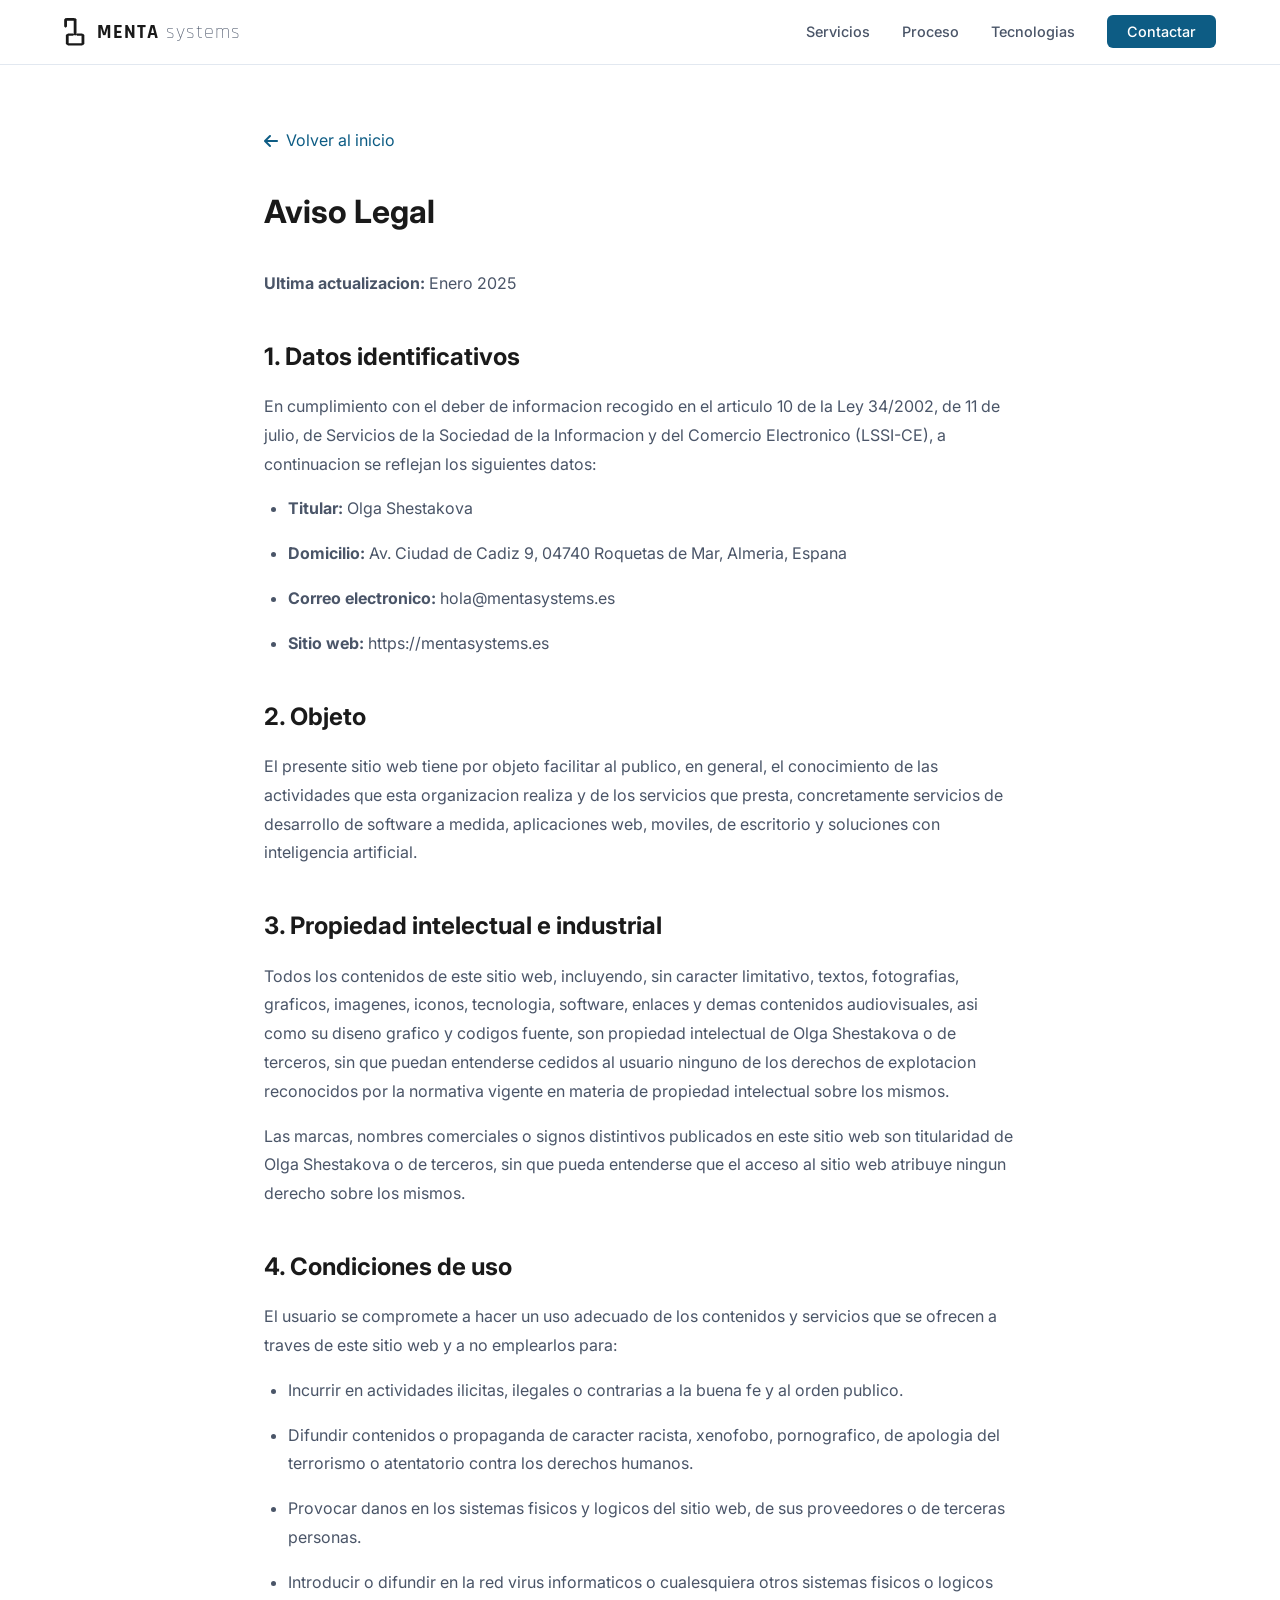
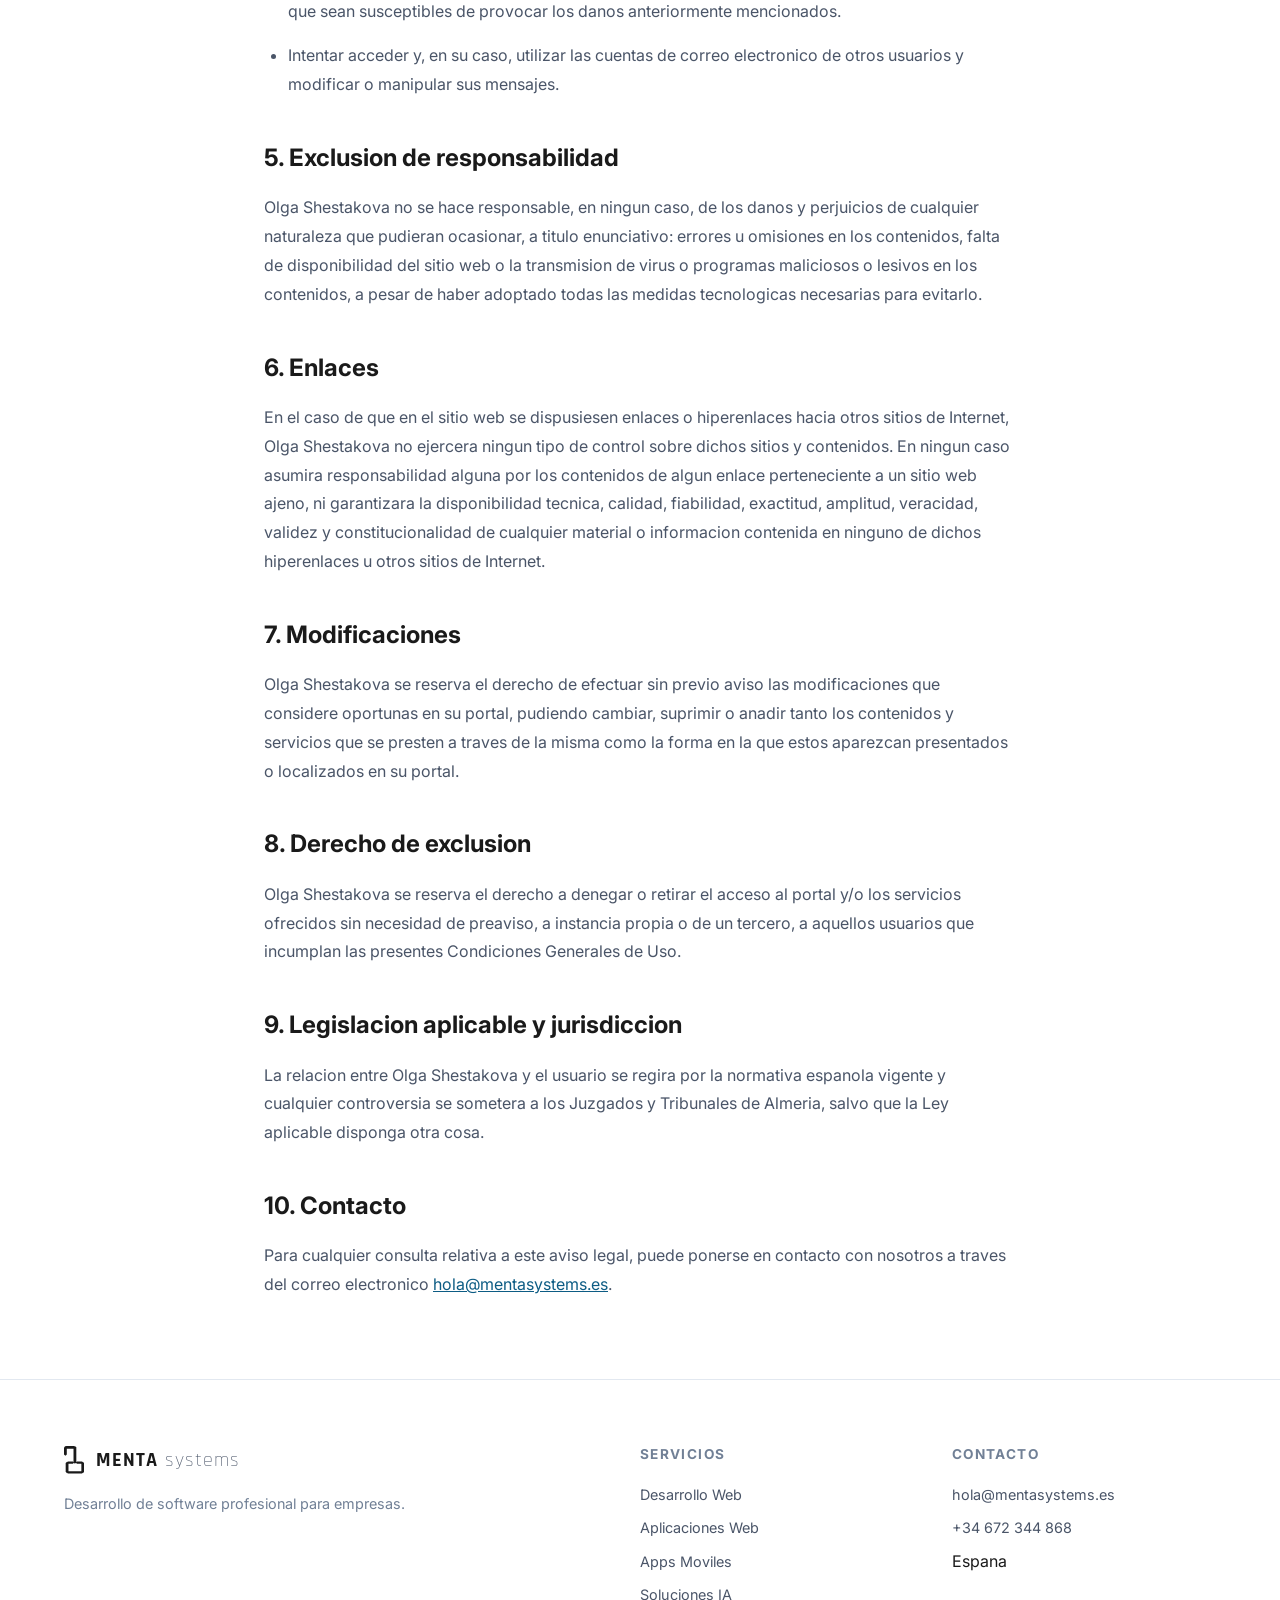
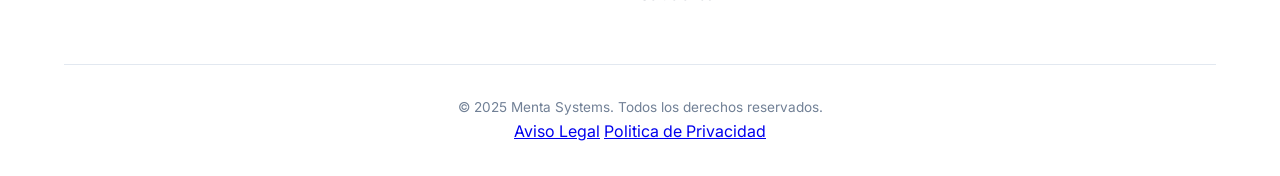
==== aviso-legal.html @ 465cff4b "Fix mobile responsiveness: prevent horizontal overflow and scale typography - Add overflow-x: hidden" ====
<!DOCTYPE html>
<html lang="es">
<head>
    <meta charset="UTF-8">
    <meta name="viewport" content="width=device-width, initial-scale=1.0">
    <title>Aviso Legal - Menta Systems</title>
    <meta name="description" content="Aviso legal y condiciones de uso del sitio web Menta Systems">
    <link rel="icon" type="image/png" href="icon.png">
    <link rel="stylesheet" href="styles.css">
    <link rel="stylesheet" href="https://cdnjs.cloudflare.com/ajax/libs/font-awesome/6.4.0/css/all.min.css">
    <link rel="preconnect" href="https://fonts.googleapis.com">
    <link rel="preconnect" href="https://fonts.gstatic.com" crossorigin>
    <link href="https://fonts.googleapis.com/css2?family=Inter:wght@400;500;600;700&family=Rajdhani:wght@300;500;600;700&display=swap" rel="stylesheet">
    <style>
        .legal-content {
            max-width: 800px;
            margin: 0 auto;
            padding: 8rem 24px 4rem;
        }
        .legal-content h1 {
            margin-bottom: 2rem;
        }
        .legal-content h2 {
            font-size: 1.5rem;
            margin-top: 2.5rem;
            margin-bottom: 1rem;
        }
        .legal-content p, .legal-content li {
            color: var(--text-secondary);
            margin-bottom: 1rem;
            line-height: 1.8;
        }
        .legal-content ul {
            margin-left: 1.5rem;
            margin-bottom: 1rem;
        }
        .legal-content a {
            color: var(--primary);
        }
        .back-link {
            display: inline-flex;
            align-items: center;
            gap: 0.5rem;
            color: var(--primary);
            text-decoration: none;
            margin-bottom: 2rem;
        }
        .back-link:hover {
            text-decoration: underline;
        }
    </style>
</head>
<body>
    <nav class="navbar scrolled">
        <div class="container">
            <a href="index.html" class="logo">
                <svg class="logo-icon" viewBox="0 0 72 100" fill="currentColor" width="22" height="30">
                    <polygon points="0,5 5,0 10,5 10,30 5,35 0,30"/>
                    <polygon points="8,0 36,0 41,5 36,10 8,10 3,5"/>
                    <polygon points="34,5 39,0 44,5 44,58 39,63 34,58"/>
                    <polygon points="14,55 32,55 36,59 32,63 14,63 10,59"/>
                    <polygon points="46,55 64,55 68,59 64,63 46,63 42,59"/>
                    <polygon points="6,61 11,56 16,61 16,92 11,97 6,92"/>
                    <polygon points="14,90 64,90 68,94 64,98 14,98 10,94"/>
                    <polygon points="62,61 67,56 72,61 72,92 67,97 62,92"/>
                </svg>
                <span class="logo-text">MENTA<span class="logo-accent"> systems</span></span>
            </a>
            <ul class="nav-links">
                <li><a href="index.html#servicios">Servicios</a></li>
                <li><a href="index.html#proceso">Proceso</a></li>
                <li><a href="index.html#tecnologias">Tecnologias</a></li>
                <li><a href="index.html#contacto" class="nav-cta">Contactar</a></li>
            </ul>
            <button class="mobile-menu-btn" aria-label="Menu">
                <i class="fas fa-bars"></i>
            </button>
        </div>
    </nav>

    <main class="legal-content">
        <a href="index.html" class="back-link">
            <i class="fas fa-arrow-left"></i>
            Volver al inicio
        </a>

        <h1>Aviso Legal</h1>

        <p><strong>Ultima actualizacion:</strong> Enero 2025</p>

        <h2>1. Datos identificativos</h2>
        <p>En cumplimiento con el deber de informacion recogido en el articulo 10 de la Ley 34/2002, de 11 de julio, de Servicios de la Sociedad de la Informacion y del Comercio Electronico (LSSI-CE), a continuacion se reflejan los siguientes datos:</p>
        <ul>
            <li><strong>Titular:</strong> Olga Shestakova</li>
            <li><strong>Domicilio:</strong> Av. Ciudad de Cadiz 9, 04740 Roquetas de Mar, Almeria, Espana</li>
            <li><strong>Correo electronico:</strong> hola@mentasystems.es</li>
            <li><strong>Sitio web:</strong> https://mentasystems.es</li>
        </ul>

        <h2>2. Objeto</h2>
        <p>El presente sitio web tiene por objeto facilitar al publico, en general, el conocimiento de las actividades que esta organizacion realiza y de los servicios que presta, concretamente servicios de desarrollo de software a medida, aplicaciones web, moviles, de escritorio y soluciones con inteligencia artificial.</p>

        <h2>3. Propiedad intelectual e industrial</h2>
        <p>Todos los contenidos de este sitio web, incluyendo, sin caracter limitativo, textos, fotografias, graficos, imagenes, iconos, tecnologia, software, enlaces y demas contenidos audiovisuales, asi como su diseno grafico y codigos fuente, son propiedad intelectual de Olga Shestakova o de terceros, sin que puedan entenderse cedidos al usuario ninguno de los derechos de explotacion reconocidos por la normativa vigente en materia de propiedad intelectual sobre los mismos.</p>
        <p>Las marcas, nombres comerciales o signos distintivos publicados en este sitio web son titularidad de Olga Shestakova o de terceros, sin que pueda entenderse que el acceso al sitio web atribuye ningun derecho sobre los mismos.</p>

        <h2>4. Condiciones de uso</h2>
        <p>El usuario se compromete a hacer un uso adecuado de los contenidos y servicios que se ofrecen a traves de este sitio web y a no emplearlos para:</p>
        <ul>
            <li>Incurrir en actividades ilicitas, ilegales o contrarias a la buena fe y al orden publico.</li>
            <li>Difundir contenidos o propaganda de caracter racista, xenofobo, pornografico, de apologia del terrorismo o atentatorio contra los derechos humanos.</li>
            <li>Provocar danos en los sistemas fisicos y logicos del sitio web, de sus proveedores o de terceras personas.</li>
            <li>Introducir o difundir en la red virus informaticos o cualesquiera otros sistemas fisicos o logicos que sean susceptibles de provocar los danos anteriormente mencionados.</li>
            <li>Intentar acceder y, en su caso, utilizar las cuentas de correo electronico de otros usuarios y modificar o manipular sus mensajes.</li>
        </ul>

        <h2>5. Exclusion de responsabilidad</h2>
        <p>Olga Shestakova no se hace responsable, en ningun caso, de los danos y perjuicios de cualquier naturaleza que pudieran ocasionar, a titulo enunciativo: errores u omisiones en los contenidos, falta de disponibilidad del sitio web o la transmision de virus o programas maliciosos o lesivos en los contenidos, a pesar de haber adoptado todas las medidas tecnologicas necesarias para evitarlo.</p>

        <h2>6. Enlaces</h2>
        <p>En el caso de que en el sitio web se dispusiesen enlaces o hiperenlaces hacia otros sitios de Internet, Olga Shestakova no ejercera ningun tipo de control sobre dichos sitios y contenidos. En ningun caso asumira responsabilidad alguna por los contenidos de algun enlace perteneciente a un sitio web ajeno, ni garantizara la disponibilidad tecnica, calidad, fiabilidad, exactitud, amplitud, veracidad, validez y constitucionalidad de cualquier material o informacion contenida en ninguno de dichos hiperenlaces u otros sitios de Internet.</p>

        <h2>7. Modificaciones</h2>
        <p>Olga Shestakova se reserva el derecho de efectuar sin previo aviso las modificaciones que considere oportunas en su portal, pudiendo cambiar, suprimir o anadir tanto los contenidos y servicios que se presten a traves de la misma como la forma en la que estos aparezcan presentados o localizados en su portal.</p>

        <h2>8. Derecho de exclusion</h2>
        <p>Olga Shestakova se reserva el derecho a denegar o retirar el acceso al portal y/o los servicios ofrecidos sin necesidad de preaviso, a instancia propia o de un tercero, a aquellos usuarios que incumplan las presentes Condiciones Generales de Uso.</p>

        <h2>9. Legislacion aplicable y jurisdiccion</h2>
        <p>La relacion entre Olga Shestakova y el usuario se regira por la normativa espanola vigente y cualquier controversia se sometera a los Juzgados y Tribunales de Almeria, salvo que la Ley aplicable disponga otra cosa.</p>

        <h2>10. Contacto</h2>
        <p>Para cualquier consulta relativa a este aviso legal, puede ponerse en contacto con nosotros a traves del correo electronico <a href="mailto:hola@mentasystems.es">hola@mentasystems.es</a>.</p>
    </main>

    <footer class="footer">
        <div class="container">
            <div class="footer-content">
                <div class="footer-brand">
                    <div class="logo" style="margin-bottom: 1rem;">
                        <svg class="logo-icon" viewBox="0 0 72 100" fill="currentColor" width="18" height="25">
                            <polygon points="0,5 5,0 10,5 10,30 5,35 0,30"/>
                            <polygon points="8,0 36,0 41,5 36,10 8,10 3,5"/>
                            <polygon points="34,5 39,0 44,5 44,58 39,63 34,58"/>
                            <polygon points="14,55 32,55 36,59 32,63 14,63 10,59"/>
                            <polygon points="46,55 64,55 68,59 64,63 46,63 42,59"/>
                            <polygon points="6,61 11,56 16,61 16,92 11,97 6,92"/>
                            <polygon points="14,90 64,90 68,94 64,98 14,98 10,94"/>
                            <polygon points="62,61 67,56 72,61 72,92 67,97 62,92"/>
                        </svg>
                        <span class="logo-text">MENTA<span class="logo-accent"> systems</span></span>
                    </div>
                    <p>Desarrollo de software profesional para empresas.</p>
                </div>
                <div class="footer-links">
                    <h4>Servicios</h4>
                    <ul>
                        <li><a href="index.html#servicios">Desarrollo Web</a></li>
                        <li><a href="index.html#servicios">Aplicaciones Web</a></li>
                        <li><a href="index.html#servicios">Apps Moviles</a></li>
                        <li><a href="index.html#servicios">Soluciones IA</a></li>
                    </ul>
                </div>
                <div class="footer-links">
                    <h4>Contacto</h4>
                    <ul>
                        <li><a href="mailto:hola@mentasystems.es">hola@mentasystems.es</a></li>
                        <li><a href="tel:+34672344868">+34 672 344 868</a></li>
                        <li>Espana</li>
                    </ul>
                </div>
            </div>
            <div class="footer-bottom">
                <p>&copy; 2025 Menta Systems. Todos los derechos reservados.</p>
                <div class="footer-legal">
                    <a href="aviso-legal.html">Aviso Legal</a>
                    <a href="politica-privacidad.html">Politica de Privacidad</a>
                </div>
            </div>
        </div>
    </footer>

    <script>
        document.querySelector('.mobile-menu-btn').addEventListener('click', function() {
            document.querySelector('.nav-links').classList.toggle('active');
        });
    </script>
</body>
</html>
---- styles.css ----
:root {
    --primary: #0d5c84;
    --primary-dark: #094a6a;
    --primary-light: #1a7ab0;
    --bg-dark: #ffffff;
    --bg-card: #f8fafb;
    --bg-card-hover: #f0f4f6;
    --text-primary: #1a1a1a;
    --text-secondary: #4a5568;
    --text-muted: #718096;
    --border: #e2e8f0;
    --border-light: #cbd5e0;
}

* {
    margin: 0;
    padding: 0;
    box-sizing: border-box;
}

html {
    scroll-behavior: smooth;
}

body {
    font-family: 'Inter', -apple-system, BlinkMacSystemFont, sans-serif;
    background: var(--bg-dark);
    color: var(--text-primary);
    line-height: 1.6;
    overflow-x: hidden;
}

.container {
    max-width: 1200px;
    margin: 0 auto;
    padding: 0 24px;
}

/* Navbar */
.navbar {
    position: fixed;
    top: 0;
    left: 0;
    right: 0;
    z-index: 1000;
    padding: 1rem 0;
    transition: all 0.3s ease;
}

.navbar.scrolled {
    background: rgba(255, 255, 255, 0.95);
    backdrop-filter: blur(10px);
    border-bottom: 1px solid var(--border);
}

.navbar .container {
    display: flex;
    align-items: center;
    justify-content: space-between;
}

.logo {
    display: flex;
    align-items: center;
    gap: 0.75rem;
    text-decoration: none;
    color: var(--text-primary);
}

.logo-icon {
    height: 28px;
    width: auto;
}

.logo-icon-img {
    height: 28px;
    width: auto;
    border-radius: 4px;
}

.logo-img {
    height: 45px;
    width: auto;
    border-radius: 4px;
}

.logo-text {
    font-family: 'Rajdhani', sans-serif;
    font-weight: 700;
    font-size: 1.25rem;
    letter-spacing: 0.05em;
}

.logo-accent {
    font-weight: 300;
    color: var(--text-secondary);
}

.nav-links {
    display: flex;
    align-items: center;
    gap: 2rem;
    list-style: none;
}

.nav-links a {
    color: var(--text-secondary);
    text-decoration: none;
    font-size: 0.9rem;
    font-weight: 500;
    transition: color 0.2s ease;
}

.nav-links a:hover {
    color: var(--text-primary);
}

.nav-cta {
    background: var(--primary);
    color: #ffffff !important;
    padding: 0.5rem 1.25rem;
    border-radius: 6px;
    font-weight: 600;
}

.nav-cta:hover {
    background: var(--primary-dark);
}

.mobile-menu-btn {
    display: none;
    background: none;
    border: none;
    color: var(--text-primary);
    font-size: 1.5rem;
    cursor: pointer;
}

/* Hero */
.hero {
    min-height: 100vh;
    display: flex;
    align-items: center;
    position: relative;
    overflow: hidden;
    padding-top: 80px;
}

.hero-content {
    max-width: 700px;
    width: 100%;
    position: relative;
    z-index: 1;
    word-wrap: break-word;
    overflow-wrap: break-word;
}

.hero-brand {
    display: flex;
    align-items: center;
    flex-wrap: wrap;
    gap: 1rem;
    font-family: 'Rajdhani', sans-serif;
    font-size: clamp(3rem, 8vw, 5rem);
    font-weight: 700;
    letter-spacing: 0.05em;
    color: var(--primary);
    margin-bottom: 0.5rem;
}

.hero-brand-icon {
    height: 1em;
    width: auto;
    border-radius: 8px;
}

.hero-brand-accent {
    font-weight: 300;
    color: var(--text-secondary);
}

.hero h1 {
    font-family: 'Rajdhani', sans-serif;
    font-size: clamp(2.5rem, 6vw, 4rem);
    font-weight: 700;
    line-height: 1.1;
    margin-bottom: 1.5rem;
}

.highlight {
    color: var(--primary);
}

.hero-subtitle {
    font-size: 1.25rem;
    color: var(--text-secondary);
    margin-bottom: 2.5rem;
    max-width: 550px;
}

.hero-cta {
    display: flex;
    gap: 1rem;
    flex-wrap: wrap;
}

.btn {
    display: inline-flex;
    align-items: center;
    gap: 0.5rem;
    padding: 0.875rem 1.75rem;
    border-radius: 8px;
    font-size: 1rem;
    font-weight: 600;
    text-decoration: none;
    transition: all 0.2s ease;
    cursor: pointer;
    border: none;
}

.btn-primary {
    background: var(--primary);
    color: #ffffff;
}

.btn-primary:hover {
    background: var(--primary-dark);
    transform: translateY(-2px);
}

.btn-secondary {
    background: transparent;
    color: var(--text-primary);
    border: 1px solid var(--border-light);
}

.btn-secondary:hover {
    background: var(--bg-card);
    border-color: var(--text-muted);
}

.hero-bg {
    position: absolute;
    top: 0;
    right: 0;
    width: 60%;
    height: 100%;
    background: radial-gradient(ellipse at 70% 50%, rgba(13, 92, 132, 0.06) 0%, transparent 60%);
    pointer-events: none;
}

/* Sections */
section {
    padding: 6rem 0;
}

.section-title {
    font-family: 'Rajdhani', sans-serif;
    font-size: 2.5rem;
    font-weight: 700;
    text-align: center;
    margin-bottom: 0.75rem;
}

.section-subtitle {
    color: var(--text-secondary);
    text-align: center;
    font-size: 1.1rem;
    margin-bottom: 4rem;
}

/* Services */
.services {
    background: var(--bg-dark);
}

.services-grid {
    display: grid;
    grid-template-columns: repeat(auto-fit, minmax(320px, 1fr));
    gap: 1.5rem;
}

.service-card {
    background: var(--bg-card);
    border: 1px solid var(--border);
    border-radius: 12px;
    padding: 2rem;
    transition: all 0.3s ease;
}

.service-card:hover {
    background: var(--bg-card-hover);
    border-color: var(--border-light);
    transform: translateY(-4px);
}

.service-icon {
    width: 48px;
    height: 48px;
    background: rgba(13, 92, 132, 0.1);
    border-radius: 10px;
    display: flex;
    align-items: center;
    justify-content: center;
    margin-bottom: 1.25rem;
}

.service-icon i {
    font-size: 1.25rem;
    color: var(--primary);
}

.service-card h3 {
    font-size: 1.25rem;
    margin-bottom: 0.75rem;
}

.service-card p {
    color: var(--text-secondary);
    font-size: 0.95rem;
}

/* Process */
.process {
    background: var(--bg-card);
}

.process-timeline {
    display: grid;
    grid-template-columns: repeat(auto-fit, minmax(250px, 1fr));
    gap: 2rem;
}

.process-step {
    position: relative;
    padding: 1.5rem;
}

.step-number {
    font-family: 'Rajdhani', sans-serif;
    font-size: 3rem;
    font-weight: 700;
    color: var(--primary);
    opacity: 0.3;
    line-height: 1;
    margin-bottom: 1rem;
}

.process-step h3 {
    font-size: 1.25rem;
    margin-bottom: 0.75rem;
}

.process-step p {
    color: var(--text-secondary);
    font-size: 0.95rem;
}

/* Tech */
.tech {
    background: var(--bg-dark);
}

.tech-grid {
    display: grid;
    grid-template-columns: repeat(auto-fit, minmax(250px, 1fr));
    gap: 2rem;
}

.tech-category h4 {
    font-size: 0.9rem;
    color: var(--text-muted);
    text-transform: uppercase;
    letter-spacing: 0.1em;
    margin-bottom: 1rem;
}

.tech-tags {
    display: flex;
    flex-wrap: wrap;
    gap: 0.5rem;
}

.tech-tags span {
    background: var(--bg-card);
    border: 1px solid var(--border);
    padding: 0.5rem 1rem;
    border-radius: 6px;
    font-size: 0.9rem;
    color: var(--text-secondary);
}

/* Contact */
.contact {
    background: var(--bg-card);
}

.contact-content {
    text-align: center;
    max-width: 600px;
    margin: 0 auto;
}

.contact-methods {
    display: flex;
    justify-content: center;
    gap: 1.5rem;
    margin: 2rem 0;
    flex-wrap: wrap;
}

.contact-card {
    display: flex;
    align-items: center;
    gap: 0.75rem;
    background: var(--bg-dark);
    border: 1px solid var(--border);
    padding: 1rem 1.5rem;
    border-radius: 8px;
    text-decoration: none;
    color: var(--text-primary);
    transition: all 0.2s ease;
}

.contact-card:hover {
    border-color: var(--primary);
    background: rgba(13, 92, 132, 0.05);
}

.contact-card i {
    color: var(--primary);
    font-size: 1.25rem;
}

.contact-note {
    color: var(--text-muted);
    font-size: 0.9rem;
}

/* Footer */
.footer {
    background: var(--bg-dark);
    border-top: 1px solid var(--border);
    padding: 4rem 0 2rem;
}

.footer-content {
    display: grid;
    grid-template-columns: 2fr 1fr 1fr;
    gap: 3rem;
    margin-bottom: 3rem;
}

.footer-brand p {
    color: var(--text-muted);
    margin-top: 1rem;
    font-size: 0.9rem;
}

.footer-links h4 {
    font-size: 0.85rem;
    text-transform: uppercase;
    letter-spacing: 0.1em;
    color: var(--text-muted);
    margin-bottom: 1rem;
}

.footer-links ul {
    list-style: none;
}

.footer-links li {
    margin-bottom: 0.5rem;
}

.footer-links a {
    color: var(--text-secondary);
    text-decoration: none;
    font-size: 0.9rem;
    transition: color 0.2s ease;
}

.footer-links a:hover {
    color: var(--text-primary);
}

.footer-bottom {
    border-top: 1px solid var(--border);
    padding-top: 2rem;
    text-align: center;
}

.footer-bottom p {
    color: var(--text-muted);
    font-size: 0.85rem;
}

/* Mobile */
@media (max-width: 768px) {
    .nav-links {
        position: fixed;
        top: 70px;
        left: 0;
        right: 0;
        background: rgba(255, 255, 255, 0.98);
        flex-direction: column;
        padding: 2rem;
        gap: 1.5rem;
        transform: translateY(-100%);
        opacity: 0;
        visibility: hidden;
        transition: all 0.3s ease;
    }

    .nav-links.active {
        transform: translateY(0);
        opacity: 1;
        visibility: visible;
    }

    .mobile-menu-btn {
        display: block;
    }

    .hero-brand {
        font-size: clamp(1.75rem, 7vw, 3rem);
    }

    .hero h1 {
        font-size: clamp(1.5rem, 6vw, 2.25rem);
    }

    .hero-subtitle {
        font-size: 1rem;
    }

    .hero-cta {
        flex-direction: column;
    }

    .btn {
        width: 100%;
        justify-content: center;
    }

    .section-title {
        font-size: 1.75rem;
    }

    .section-subtitle {
        font-size: 1rem;
        margin-bottom: 2.5rem;
    }

    section {
        padding: 3.5rem 0;
    }

    .services-grid {
        grid-template-columns: 1fr;
    }

    .process-timeline {
        grid-template-columns: 1fr;
    }

    .tech-grid {
        grid-template-columns: 1fr;
    }

    .footer-content {
        grid-template-columns: 1fr;
        gap: 2rem;
        text-align: center;
    }

    .footer-brand .logo {
        justify-content: center;
    }
}
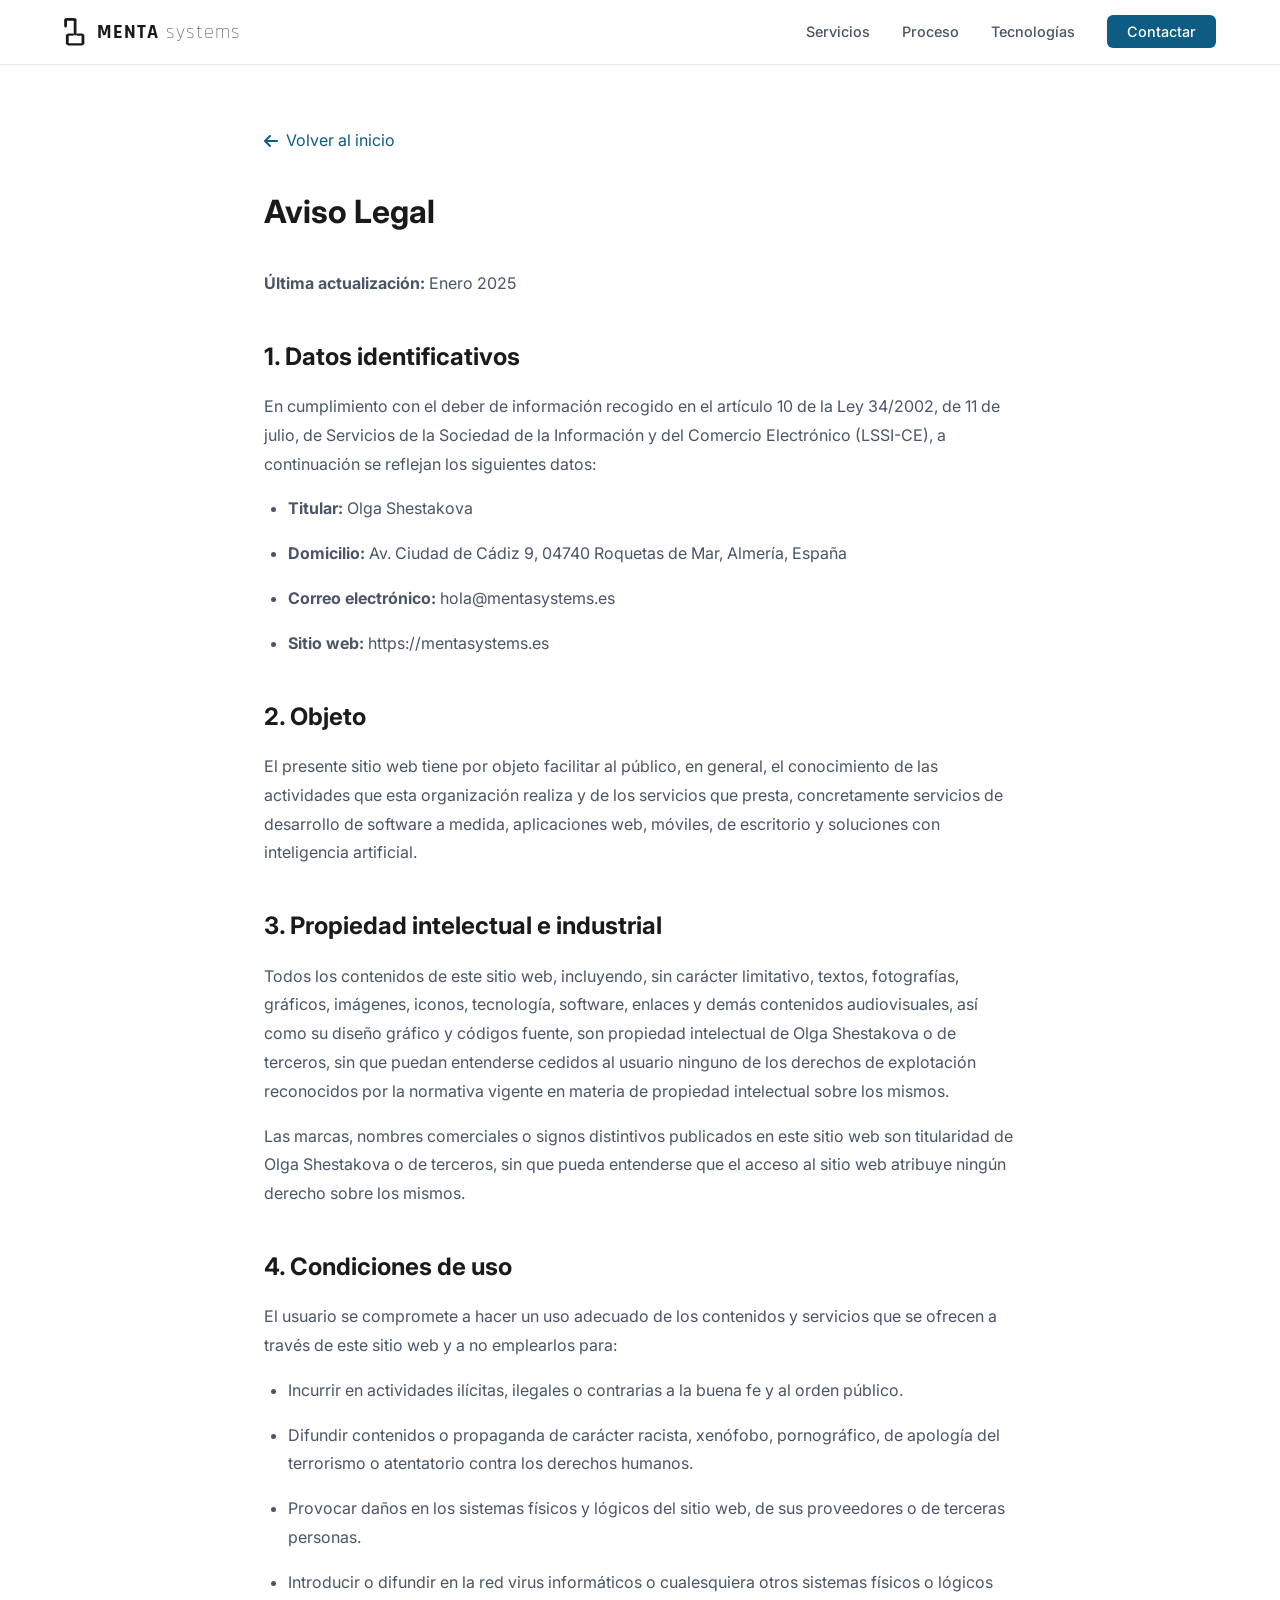
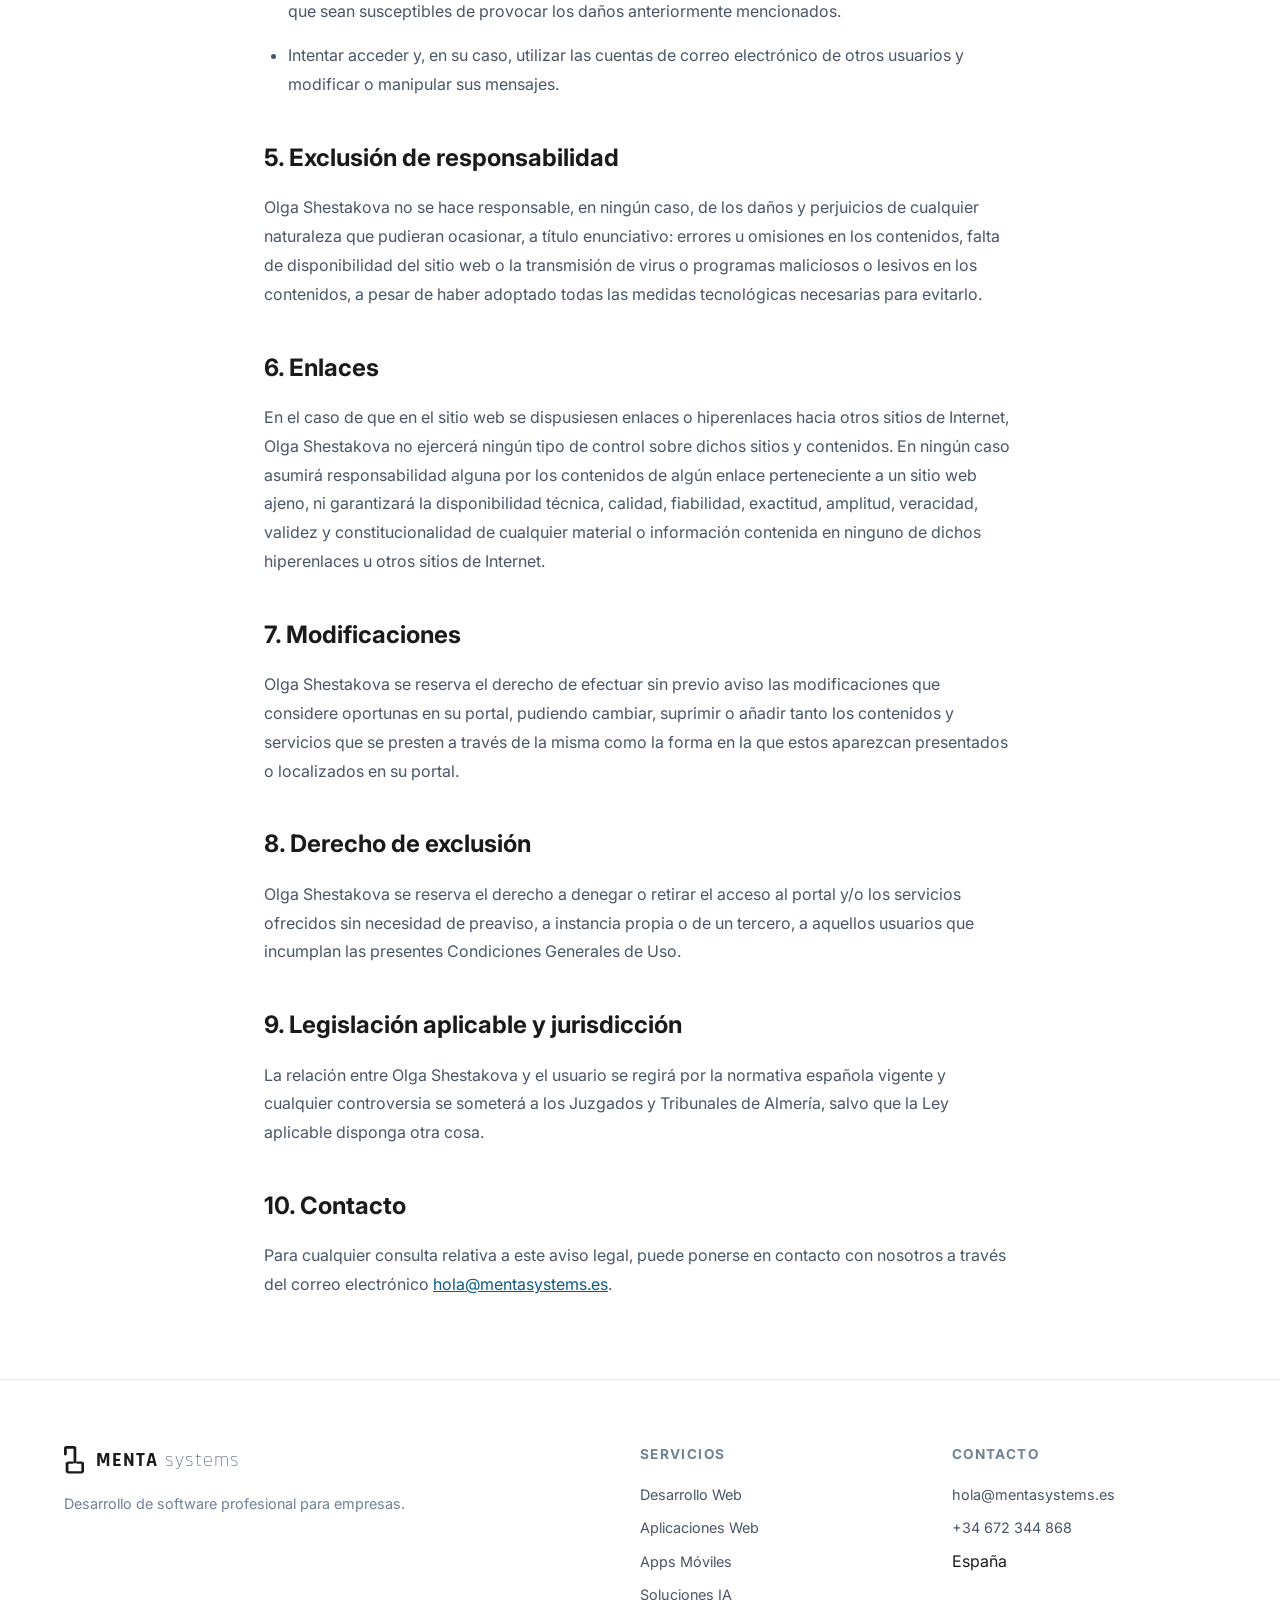
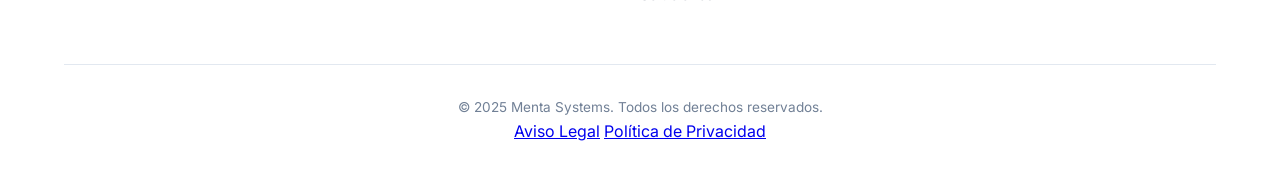
==== commit ea8911bf: "Fix: add missing Spanish tildes and eñes across HTML Restore diacritics that were dropped when conte" ====
--- a/aviso-legal.html
+++ b/aviso-legal.html
@@ -69,10 +69,10 @@
             <ul class="nav-links">
                 <li><a href="index.html#servicios">Servicios</a></li>
                 <li><a href="index.html#proceso">Proceso</a></li>
-                <li><a href="index.html#tecnologias">Tecnologias</a></li>
+                <li><a href="index.html#tecnologias">Tecnologías</a></li>
                 <li><a href="index.html#contacto" class="nav-cta">Contactar</a></li>
             </ul>
-            <button class="mobile-menu-btn" aria-label="Menu">
+            <button class="mobile-menu-btn" aria-label="Menú">
                 <i class="fas fa-bars"></i>
             </button>
         </div>
@@ -86,51 +86,51 @@
 
         <h1>Aviso Legal</h1>
 
-        <p><strong>Ultima actualizacion:</strong> Enero 2025</p>
+        <p><strong>Última actualización:</strong> Enero 2025</p>
 
         <h2>1. Datos identificativos</h2>
-        <p>En cumplimiento con el deber de informacion recogido en el articulo 10 de la Ley 34/2002, de 11 de julio, de Servicios de la Sociedad de la Informacion y del Comercio Electronico (LSSI-CE), a continuacion se reflejan los siguientes datos:</p>
+        <p>En cumplimiento con el deber de información recogido en el artículo 10 de la Ley 34/2002, de 11 de julio, de Servicios de la Sociedad de la Información y del Comercio Electrónico (LSSI-CE), a continuación se reflejan los siguientes datos:</p>
         <ul>
             <li><strong>Titular:</strong> Olga Shestakova</li>
-            <li><strong>Domicilio:</strong> Av. Ciudad de Cadiz 9, 04740 Roquetas de Mar, Almeria, Espana</li>
-            <li><strong>Correo electronico:</strong> hola@mentasystems.es</li>
+            <li><strong>Domicilio:</strong> Av. Ciudad de Cádiz 9, 04740 Roquetas de Mar, Almería, España</li>
+            <li><strong>Correo electrónico:</strong> hola@mentasystems.es</li>
             <li><strong>Sitio web:</strong> https://mentasystems.es</li>
         </ul>
 
         <h2>2. Objeto</h2>
-        <p>El presente sitio web tiene por objeto facilitar al publico, en general, el conocimiento de las actividades que esta organizacion realiza y de los servicios que presta, concretamente servicios de desarrollo de software a medida, aplicaciones web, moviles, de escritorio y soluciones con inteligencia artificial.</p>
+        <p>El presente sitio web tiene por objeto facilitar al público, en general, el conocimiento de las actividades que esta organización realiza y de los servicios que presta, concretamente servicios de desarrollo de software a medida, aplicaciones web, móviles, de escritorio y soluciones con inteligencia artificial.</p>
 
         <h2>3. Propiedad intelectual e industrial</h2>
-        <p>Todos los contenidos de este sitio web, incluyendo, sin caracter limitativo, textos, fotografias, graficos, imagenes, iconos, tecnologia, software, enlaces y demas contenidos audiovisuales, asi como su diseno grafico y codigos fuente, son propiedad intelectual de Olga Shestakova o de terceros, sin que puedan entenderse cedidos al usuario ninguno de los derechos de explotacion reconocidos por la normativa vigente en materia de propiedad intelectual sobre los mismos.</p>
-        <p>Las marcas, nombres comerciales o signos distintivos publicados en este sitio web son titularidad de Olga Shestakova o de terceros, sin que pueda entenderse que el acceso al sitio web atribuye ningun derecho sobre los mismos.</p>
+        <p>Todos los contenidos de este sitio web, incluyendo, sin carácter limitativo, textos, fotografías, gráficos, imágenes, iconos, tecnología, software, enlaces y demás contenidos audiovisuales, así como su diseño gráfico y códigos fuente, son propiedad intelectual de Olga Shestakova o de terceros, sin que puedan entenderse cedidos al usuario ninguno de los derechos de explotación reconocidos por la normativa vigente en materia de propiedad intelectual sobre los mismos.</p>
+        <p>Las marcas, nombres comerciales o signos distintivos publicados en este sitio web son titularidad de Olga Shestakova o de terceros, sin que pueda entenderse que el acceso al sitio web atribuye ningún derecho sobre los mismos.</p>
 
         <h2>4. Condiciones de uso</h2>
-        <p>El usuario se compromete a hacer un uso adecuado de los contenidos y servicios que se ofrecen a traves de este sitio web y a no emplearlos para:</p>
+        <p>El usuario se compromete a hacer un uso adecuado de los contenidos y servicios que se ofrecen a través de este sitio web y a no emplearlos para:</p>
         <ul>
-            <li>Incurrir en actividades ilicitas, ilegales o contrarias a la buena fe y al orden publico.</li>
-            <li>Difundir contenidos o propaganda de caracter racista, xenofobo, pornografico, de apologia del terrorismo o atentatorio contra los derechos humanos.</li>
-            <li>Provocar danos en los sistemas fisicos y logicos del sitio web, de sus proveedores o de terceras personas.</li>
-            <li>Introducir o difundir en la red virus informaticos o cualesquiera otros sistemas fisicos o logicos que sean susceptibles de provocar los danos anteriormente mencionados.</li>
-            <li>Intentar acceder y, en su caso, utilizar las cuentas de correo electronico de otros usuarios y modificar o manipular sus mensajes.</li>
+            <li>Incurrir en actividades ilícitas, ilegales o contrarias a la buena fe y al orden público.</li>
+            <li>Difundir contenidos o propaganda de carácter racista, xenófobo, pornográfico, de apología del terrorismo o atentatorio contra los derechos humanos.</li>
+            <li>Provocar daños en los sistemas físicos y lógicos del sitio web, de sus proveedores o de terceras personas.</li>
+            <li>Introducir o difundir en la red virus informáticos o cualesquiera otros sistemas físicos o lógicos que sean susceptibles de provocar los daños anteriormente mencionados.</li>
+            <li>Intentar acceder y, en su caso, utilizar las cuentas de correo electrónico de otros usuarios y modificar o manipular sus mensajes.</li>
         </ul>
 
-        <h2>5. Exclusion de responsabilidad</h2>
-        <p>Olga Shestakova no se hace responsable, en ningun caso, de los danos y perjuicios de cualquier naturaleza que pudieran ocasionar, a titulo enunciativo: errores u omisiones en los contenidos, falta de disponibilidad del sitio web o la transmision de virus o programas maliciosos o lesivos en los contenidos, a pesar de haber adoptado todas las medidas tecnologicas necesarias para evitarlo.</p>
+        <h2>5. Exclusión de responsabilidad</h2>
+        <p>Olga Shestakova no se hace responsable, en ningún caso, de los daños y perjuicios de cualquier naturaleza que pudieran ocasionar, a título enunciativo: errores u omisiones en los contenidos, falta de disponibilidad del sitio web o la transmisión de virus o programas maliciosos o lesivos en los contenidos, a pesar de haber adoptado todas las medidas tecnológicas necesarias para evitarlo.</p>
 
         <h2>6. Enlaces</h2>
-        <p>En el caso de que en el sitio web se dispusiesen enlaces o hiperenlaces hacia otros sitios de Internet, Olga Shestakova no ejercera ningun tipo de control sobre dichos sitios y contenidos. En ningun caso asumira responsabilidad alguna por los contenidos de algun enlace perteneciente a un sitio web ajeno, ni garantizara la disponibilidad tecnica, calidad, fiabilidad, exactitud, amplitud, veracidad, validez y constitucionalidad de cualquier material o informacion contenida en ninguno de dichos hiperenlaces u otros sitios de Internet.</p>
+        <p>En el caso de que en el sitio web se dispusiesen enlaces o hiperenlaces hacia otros sitios de Internet, Olga Shestakova no ejercerá ningún tipo de control sobre dichos sitios y contenidos. En ningún caso asumirá responsabilidad alguna por los contenidos de algún enlace perteneciente a un sitio web ajeno, ni garantizará la disponibilidad técnica, calidad, fiabilidad, exactitud, amplitud, veracidad, validez y constitucionalidad de cualquier material o información contenida en ninguno de dichos hiperenlaces u otros sitios de Internet.</p>
 
         <h2>7. Modificaciones</h2>
-        <p>Olga Shestakova se reserva el derecho de efectuar sin previo aviso las modificaciones que considere oportunas en su portal, pudiendo cambiar, suprimir o anadir tanto los contenidos y servicios que se presten a traves de la misma como la forma en la que estos aparezcan presentados o localizados en su portal.</p>
+        <p>Olga Shestakova se reserva el derecho de efectuar sin previo aviso las modificaciones que considere oportunas en su portal, pudiendo cambiar, suprimir o añadir tanto los contenidos y servicios que se presten a través de la misma como la forma en la que estos aparezcan presentados o localizados en su portal.</p>
 
-        <h2>8. Derecho de exclusion</h2>
+        <h2>8. Derecho de exclusión</h2>
         <p>Olga Shestakova se reserva el derecho a denegar o retirar el acceso al portal y/o los servicios ofrecidos sin necesidad de preaviso, a instancia propia o de un tercero, a aquellos usuarios que incumplan las presentes Condiciones Generales de Uso.</p>
 
-        <h2>9. Legislacion aplicable y jurisdiccion</h2>
-        <p>La relacion entre Olga Shestakova y el usuario se regira por la normativa espanola vigente y cualquier controversia se sometera a los Juzgados y Tribunales de Almeria, salvo que la Ley aplicable disponga otra cosa.</p>
+        <h2>9. Legislación aplicable y jurisdicción</h2>
+        <p>La relación entre Olga Shestakova y el usuario se regirá por la normativa española vigente y cualquier controversia se someterá a los Juzgados y Tribunales de Almería, salvo que la Ley aplicable disponga otra cosa.</p>
 
         <h2>10. Contacto</h2>
-        <p>Para cualquier consulta relativa a este aviso legal, puede ponerse en contacto con nosotros a traves del correo electronico <a href="mailto:hola@mentasystems.es">hola@mentasystems.es</a>.</p>
+        <p>Para cualquier consulta relativa a este aviso legal, puede ponerse en contacto con nosotros a través del correo electrónico <a href="mailto:hola@mentasystems.es">hola@mentasystems.es</a>.</p>
     </main>
 
     <footer class="footer">
@@ -157,7 +157,7 @@
                     <ul>
                         <li><a href="index.html#servicios">Desarrollo Web</a></li>
                         <li><a href="index.html#servicios">Aplicaciones Web</a></li>
-                        <li><a href="index.html#servicios">Apps Moviles</a></li>
+                        <li><a href="index.html#servicios">Apps Móviles</a></li>
                         <li><a href="index.html#servicios">Soluciones IA</a></li>
                     </ul>
                 </div>
@@ -166,7 +166,7 @@
                     <ul>
                         <li><a href="mailto:hola@mentasystems.es">hola@mentasystems.es</a></li>
                         <li><a href="tel:+34672344868">+34 672 344 868</a></li>
-                        <li>Espana</li>
+                        <li>España</li>
                     </ul>
                 </div>
             </div>
@@ -174,7 +174,7 @@
                 <p>&copy; 2025 Menta Systems. Todos los derechos reservados.</p>
                 <div class="footer-legal">
                     <a href="aviso-legal.html">Aviso Legal</a>
-                    <a href="politica-privacidad.html">Politica de Privacidad</a>
+                    <a href="politica-privacidad.html">Política de Privacidad</a>
                 </div>
             </div>
         </div>
--- a/styles.css
+++ b/styles.css
@@ -166,6 +166,8 @@
     letter-spacing: 0.05em;
     color: var(--primary);
     margin-bottom: 0.5rem;
+    max-width: 100%;
+    overflow: hidden;
 }
 
 .hero-brand-icon {
@@ -276,7 +278,7 @@
 
 .services-grid {
     display: grid;
-    grid-template-columns: repeat(auto-fit, minmax(320px, 1fr));
+    grid-template-columns: repeat(auto-fit, minmax(min(320px, 100%), 1fr));
     gap: 1.5rem;
 }
 
@@ -327,7 +329,7 @@
 
 .process-timeline {
     display: grid;
-    grid-template-columns: repeat(auto-fit, minmax(250px, 1fr));
+    grid-template-columns: repeat(auto-fit, minmax(min(250px, 100%), 1fr));
     gap: 2rem;
 }
 
@@ -363,7 +365,7 @@
 
 .tech-grid {
     display: grid;
-    grid-template-columns: repeat(auto-fit, minmax(250px, 1fr));
+    grid-template-columns: repeat(auto-fit, minmax(min(250px, 100%), 1fr));
     gap: 2rem;
 }
 
@@ -523,7 +525,9 @@
     }
 
     .hero-brand {
-        font-size: clamp(1.75rem, 7vw, 3rem);
+        font-size: clamp(1.5rem, 7vw, 3rem);
+        gap: 0.5rem;
+        letter-spacing: 0.02em;
     }
 
     .hero h1 {
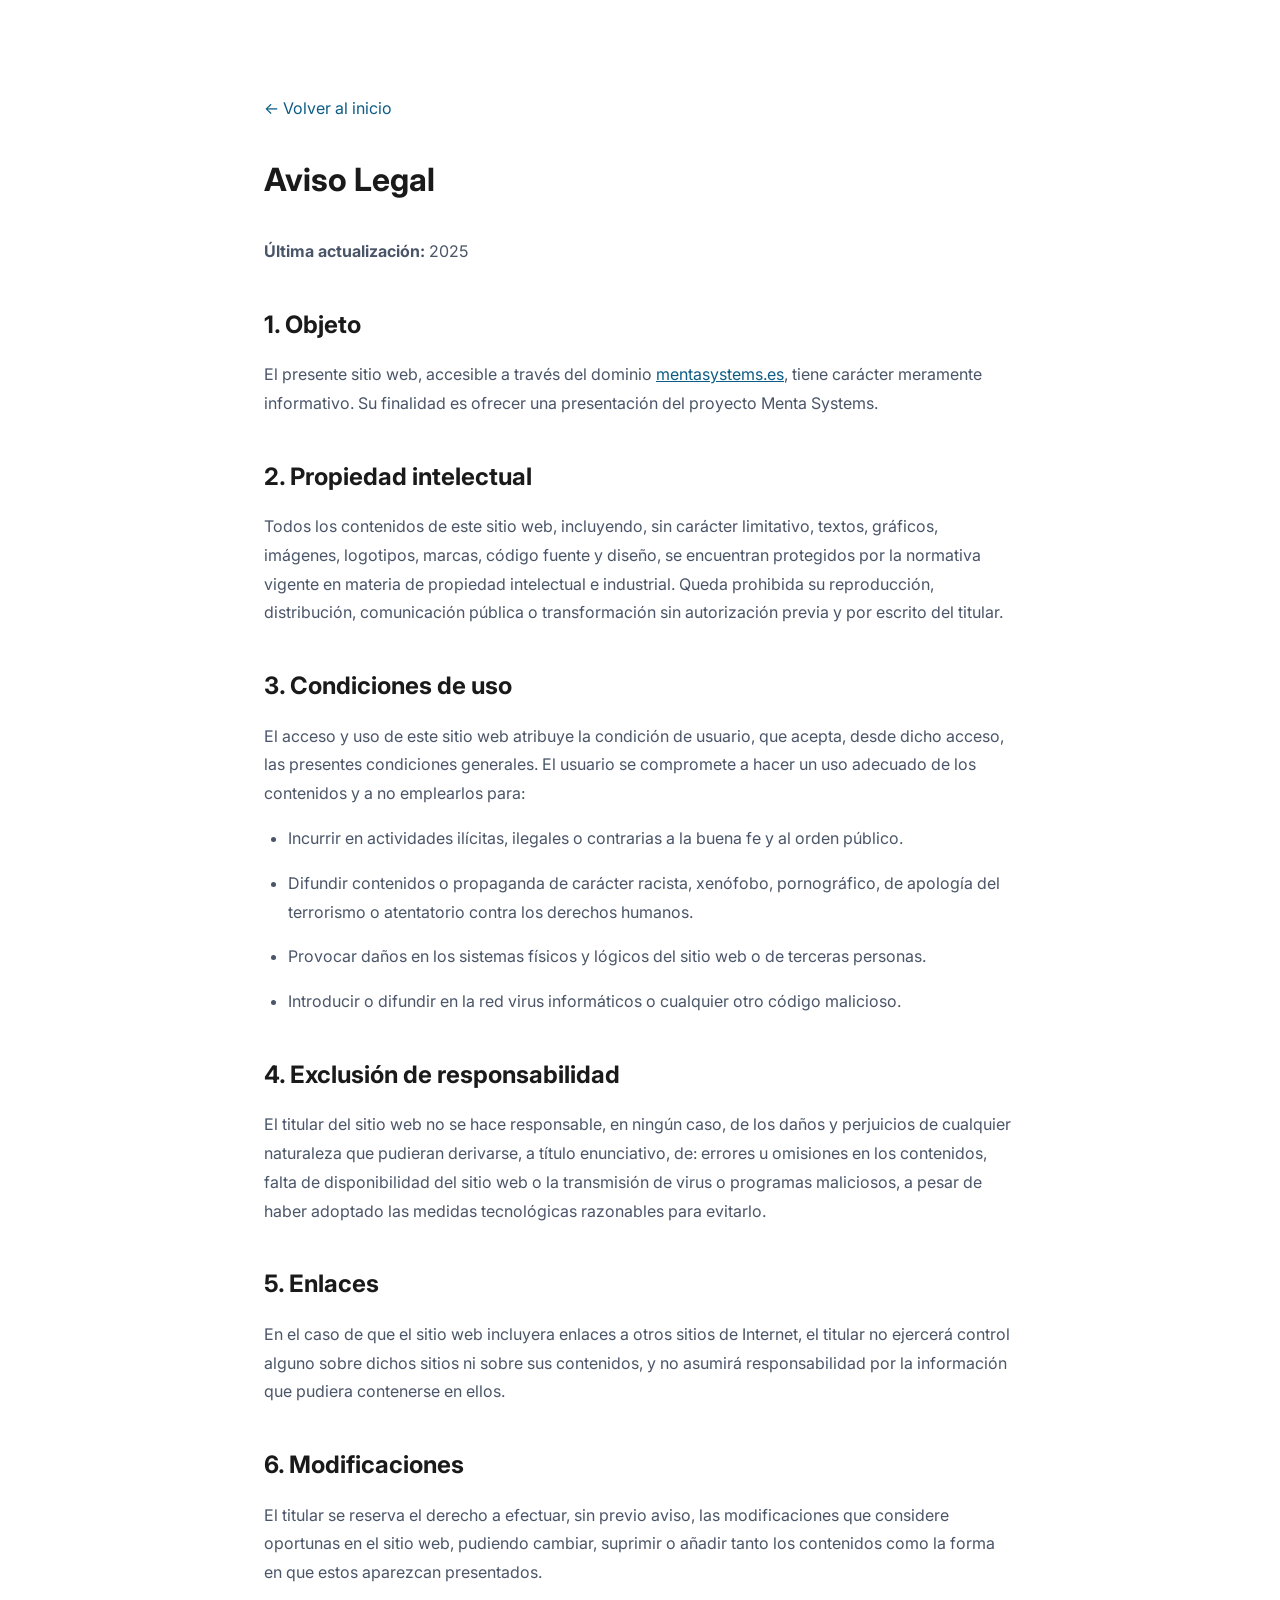
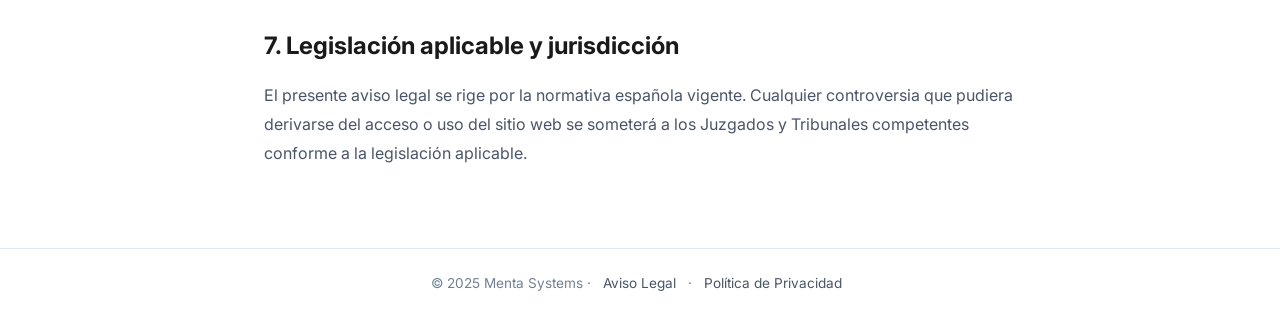
==== commit 6be45eea: "Convert site to stealth landing without personal data - index.html: single-screen brand + tagline; n" ====
--- a/aviso-legal.html
+++ b/aviso-legal.html
@@ -5,9 +5,9 @@
     <meta name="viewport" content="width=device-width, initial-scale=1.0">
     <title>Aviso Legal - Menta Systems</title>
     <meta name="description" content="Aviso legal y condiciones de uso del sitio web Menta Systems">
+    <meta name="robots" content="noindex, nofollow">
     <link rel="icon" type="image/png" href="icon.png">
     <link rel="stylesheet" href="styles.css">
-    <link rel="stylesheet" href="https://cdnjs.cloudflare.com/ajax/libs/font-awesome/6.4.0/css/all.min.css">
     <link rel="preconnect" href="https://fonts.googleapis.com">
     <link rel="preconnect" href="https://fonts.gstatic.com" crossorigin>
     <link href="https://fonts.googleapis.com/css2?family=Inter:wght@400;500;600;700&family=Rajdhani:wght@300;500;600;700&display=swap" rel="stylesheet">
@@ -15,7 +15,7 @@
         .legal-content {
             max-width: 800px;
             margin: 0 auto;
-            padding: 8rem 24px 4rem;
+            padding: 6rem 24px 4rem;
         }
         .legal-content h1 {
             margin-bottom: 2rem;
@@ -48,142 +48,62 @@
         .back-link:hover {
             text-decoration: underline;
         }
+        .stealth-footer {
+            border-top: 1px solid var(--border);
+            padding: 1.5rem;
+            text-align: center;
+            font-size: 0.85rem;
+            color: var(--text-muted);
+        }
+        .stealth-footer a {
+            color: var(--text-secondary);
+            text-decoration: none;
+            margin: 0 0.5rem;
+        }
     </style>
 </head>
 <body>
-    <nav class="navbar scrolled">
-        <div class="container">
-            <a href="index.html" class="logo">
-                <svg class="logo-icon" viewBox="0 0 72 100" fill="currentColor" width="22" height="30">
-                    <polygon points="0,5 5,0 10,5 10,30 5,35 0,30"/>
-                    <polygon points="8,0 36,0 41,5 36,10 8,10 3,5"/>
-                    <polygon points="34,5 39,0 44,5 44,58 39,63 34,58"/>
-                    <polygon points="14,55 32,55 36,59 32,63 14,63 10,59"/>
-                    <polygon points="46,55 64,55 68,59 64,63 46,63 42,59"/>
-                    <polygon points="6,61 11,56 16,61 16,92 11,97 6,92"/>
-                    <polygon points="14,90 64,90 68,94 64,98 14,98 10,94"/>
-                    <polygon points="62,61 67,56 72,61 72,92 67,97 62,92"/>
-                </svg>
-                <span class="logo-text">MENTA<span class="logo-accent"> systems</span></span>
-            </a>
-            <ul class="nav-links">
-                <li><a href="index.html#servicios">Servicios</a></li>
-                <li><a href="index.html#proceso">Proceso</a></li>
-                <li><a href="index.html#tecnologias">Tecnologías</a></li>
-                <li><a href="index.html#contacto" class="nav-cta">Contactar</a></li>
-            </ul>
-            <button class="mobile-menu-btn" aria-label="Menú">
-                <i class="fas fa-bars"></i>
-            </button>
-        </div>
-    </nav>
-
     <main class="legal-content">
-        <a href="index.html" class="back-link">
-            <i class="fas fa-arrow-left"></i>
-            Volver al inicio
-        </a>
+        <a href="index.html" class="back-link">&larr; Volver al inicio</a>
 
         <h1>Aviso Legal</h1>
 
-        <p><strong>Última actualización:</strong> Enero 2025</p>
+        <p><strong>Última actualización:</strong> 2025</p>
 
-        <h2>1. Datos identificativos</h2>
-        <p>En cumplimiento con el deber de información recogido en el artículo 10 de la Ley 34/2002, de 11 de julio, de Servicios de la Sociedad de la Información y del Comercio Electrónico (LSSI-CE), a continuación se reflejan los siguientes datos:</p>
-        <ul>
-            <li><strong>Titular:</strong> Olga Shestakova</li>
-            <li><strong>Domicilio:</strong> Av. Ciudad de Cádiz 9, 04740 Roquetas de Mar, Almería, España</li>
-            <li><strong>Correo electrónico:</strong> hola@mentasystems.es</li>
-            <li><strong>Sitio web:</strong> https://mentasystems.es</li>
-        </ul>
+        <h2>1. Objeto</h2>
+        <p>El presente sitio web, accesible a través del dominio <a href="https://mentasystems.es">mentasystems.es</a>, tiene carácter meramente informativo. Su finalidad es ofrecer una presentación del proyecto Menta Systems.</p>
 
-        <h2>2. Objeto</h2>
-        <p>El presente sitio web tiene por objeto facilitar al público, en general, el conocimiento de las actividades que esta organización realiza y de los servicios que presta, concretamente servicios de desarrollo de software a medida, aplicaciones web, móviles, de escritorio y soluciones con inteligencia artificial.</p>
+        <h2>2. Propiedad intelectual</h2>
+        <p>Todos los contenidos de este sitio web, incluyendo, sin carácter limitativo, textos, gráficos, imágenes, logotipos, marcas, código fuente y diseño, se encuentran protegidos por la normativa vigente en materia de propiedad intelectual e industrial. Queda prohibida su reproducción, distribución, comunicación pública o transformación sin autorización previa y por escrito del titular.</p>
 
-        <h2>3. Propiedad intelectual e industrial</h2>
-        <p>Todos los contenidos de este sitio web, incluyendo, sin carácter limitativo, textos, fotografías, gráficos, imágenes, iconos, tecnología, software, enlaces y demás contenidos audiovisuales, así como su diseño gráfico y códigos fuente, son propiedad intelectual de Olga Shestakova o de terceros, sin que puedan entenderse cedidos al usuario ninguno de los derechos de explotación reconocidos por la normativa vigente en materia de propiedad intelectual sobre los mismos.</p>
-        <p>Las marcas, nombres comerciales o signos distintivos publicados en este sitio web son titularidad de Olga Shestakova o de terceros, sin que pueda entenderse que el acceso al sitio web atribuye ningún derecho sobre los mismos.</p>
-
-        <h2>4. Condiciones de uso</h2>
-        <p>El usuario se compromete a hacer un uso adecuado de los contenidos y servicios que se ofrecen a través de este sitio web y a no emplearlos para:</p>
+        <h2>3. Condiciones de uso</h2>
+        <p>El acceso y uso de este sitio web atribuye la condición de usuario, que acepta, desde dicho acceso, las presentes condiciones generales. El usuario se compromete a hacer un uso adecuado de los contenidos y a no emplearlos para:</p>
         <ul>
             <li>Incurrir en actividades ilícitas, ilegales o contrarias a la buena fe y al orden público.</li>
             <li>Difundir contenidos o propaganda de carácter racista, xenófobo, pornográfico, de apología del terrorismo o atentatorio contra los derechos humanos.</li>
-            <li>Provocar daños en los sistemas físicos y lógicos del sitio web, de sus proveedores o de terceras personas.</li>
-            <li>Introducir o difundir en la red virus informáticos o cualesquiera otros sistemas físicos o lógicos que sean susceptibles de provocar los daños anteriormente mencionados.</li>
-            <li>Intentar acceder y, en su caso, utilizar las cuentas de correo electrónico de otros usuarios y modificar o manipular sus mensajes.</li>
+            <li>Provocar daños en los sistemas físicos y lógicos del sitio web o de terceras personas.</li>
+            <li>Introducir o difundir en la red virus informáticos o cualquier otro código malicioso.</li>
         </ul>
 
-        <h2>5. Exclusión de responsabilidad</h2>
-        <p>Olga Shestakova no se hace responsable, en ningún caso, de los daños y perjuicios de cualquier naturaleza que pudieran ocasionar, a título enunciativo: errores u omisiones en los contenidos, falta de disponibilidad del sitio web o la transmisión de virus o programas maliciosos o lesivos en los contenidos, a pesar de haber adoptado todas las medidas tecnológicas necesarias para evitarlo.</p>
+        <h2>4. Exclusión de responsabilidad</h2>
+        <p>El titular del sitio web no se hace responsable, en ningún caso, de los daños y perjuicios de cualquier naturaleza que pudieran derivarse, a título enunciativo, de: errores u omisiones en los contenidos, falta de disponibilidad del sitio web o la transmisión de virus o programas maliciosos, a pesar de haber adoptado las medidas tecnológicas razonables para evitarlo.</p>
 
-        <h2>6. Enlaces</h2>
-        <p>En el caso de que en el sitio web se dispusiesen enlaces o hiperenlaces hacia otros sitios de Internet, Olga Shestakova no ejercerá ningún tipo de control sobre dichos sitios y contenidos. En ningún caso asumirá responsabilidad alguna por los contenidos de algún enlace perteneciente a un sitio web ajeno, ni garantizará la disponibilidad técnica, calidad, fiabilidad, exactitud, amplitud, veracidad, validez y constitucionalidad de cualquier material o información contenida en ninguno de dichos hiperenlaces u otros sitios de Internet.</p>
+        <h2>5. Enlaces</h2>
+        <p>En el caso de que el sitio web incluyera enlaces a otros sitios de Internet, el titular no ejercerá control alguno sobre dichos sitios ni sobre sus contenidos, y no asumirá responsabilidad por la información que pudiera contenerse en ellos.</p>
 
-        <h2>7. Modificaciones</h2>
-        <p>Olga Shestakova se reserva el derecho de efectuar sin previo aviso las modificaciones que considere oportunas en su portal, pudiendo cambiar, suprimir o añadir tanto los contenidos y servicios que se presten a través de la misma como la forma en la que estos aparezcan presentados o localizados en su portal.</p>
+        <h2>6. Modificaciones</h2>
+        <p>El titular se reserva el derecho a efectuar, sin previo aviso, las modificaciones que considere oportunas en el sitio web, pudiendo cambiar, suprimir o añadir tanto los contenidos como la forma en que estos aparezcan presentados.</p>
 
-        <h2>8. Derecho de exclusión</h2>
-        <p>Olga Shestakova se reserva el derecho a denegar o retirar el acceso al portal y/o los servicios ofrecidos sin necesidad de preaviso, a instancia propia o de un tercero, a aquellos usuarios que incumplan las presentes Condiciones Generales de Uso.</p>
-
-        <h2>9. Legislación aplicable y jurisdicción</h2>
-        <p>La relación entre Olga Shestakova y el usuario se regirá por la normativa española vigente y cualquier controversia se someterá a los Juzgados y Tribunales de Almería, salvo que la Ley aplicable disponga otra cosa.</p>
-
-        <h2>10. Contacto</h2>
-        <p>Para cualquier consulta relativa a este aviso legal, puede ponerse en contacto con nosotros a través del correo electrónico <a href="mailto:hola@mentasystems.es">hola@mentasystems.es</a>.</p>
+        <h2>7. Legislación aplicable y jurisdicción</h2>
+        <p>El presente aviso legal se rige por la normativa española vigente. Cualquier controversia que pudiera derivarse del acceso o uso del sitio web se someterá a los Juzgados y Tribunales competentes conforme a la legislación aplicable.</p>
     </main>
 
-    <footer class="footer">
-        <div class="container">
-            <div class="footer-content">
-                <div class="footer-brand">
-                    <div class="logo" style="margin-bottom: 1rem;">
-                        <svg class="logo-icon" viewBox="0 0 72 100" fill="currentColor" width="18" height="25">
-                            <polygon points="0,5 5,0 10,5 10,30 5,35 0,30"/>
-                            <polygon points="8,0 36,0 41,5 36,10 8,10 3,5"/>
-                            <polygon points="34,5 39,0 44,5 44,58 39,63 34,58"/>
-                            <polygon points="14,55 32,55 36,59 32,63 14,63 10,59"/>
-                            <polygon points="46,55 64,55 68,59 64,63 46,63 42,59"/>
-                            <polygon points="6,61 11,56 16,61 16,92 11,97 6,92"/>
-                            <polygon points="14,90 64,90 68,94 64,98 14,98 10,94"/>
-                            <polygon points="62,61 67,56 72,61 72,92 67,97 62,92"/>
-                        </svg>
-                        <span class="logo-text">MENTA<span class="logo-accent"> systems</span></span>
-                    </div>
-                    <p>Desarrollo de software profesional para empresas.</p>
-                </div>
-                <div class="footer-links">
-                    <h4>Servicios</h4>
-                    <ul>
-                        <li><a href="index.html#servicios">Desarrollo Web</a></li>
-                        <li><a href="index.html#servicios">Aplicaciones Web</a></li>
-                        <li><a href="index.html#servicios">Apps Móviles</a></li>
-                        <li><a href="index.html#servicios">Soluciones IA</a></li>
-                    </ul>
-                </div>
-                <div class="footer-links">
-                    <h4>Contacto</h4>
-                    <ul>
-                        <li><a href="mailto:hola@mentasystems.es">hola@mentasystems.es</a></li>
-                        <li><a href="tel:+34672344868">+34 672 344 868</a></li>
-                        <li>España</li>
-                    </ul>
-                </div>
-            </div>
-            <div class="footer-bottom">
-                <p>&copy; 2025 Menta Systems. Todos los derechos reservados.</p>
-                <div class="footer-legal">
-                    <a href="aviso-legal.html">Aviso Legal</a>
-                    <a href="politica-privacidad.html">Política de Privacidad</a>
-                </div>
-            </div>
-        </div>
+    <footer class="stealth-footer">
+        <span>&copy; 2025 Menta Systems</span>
+        <span aria-hidden="true">·</span>
+        <a href="aviso-legal.html">Aviso Legal</a>
+        <span aria-hidden="true">·</span>
+        <a href="politica-privacidad.html">Política de Privacidad</a>
     </footer>
-
-    <script>
-        document.querySelector('.mobile-menu-btn').addEventListener('click', function() {
-            document.querySelector('.nav-links').classList.toggle('active');
-        });
-    </script>
 </body>
 </html>
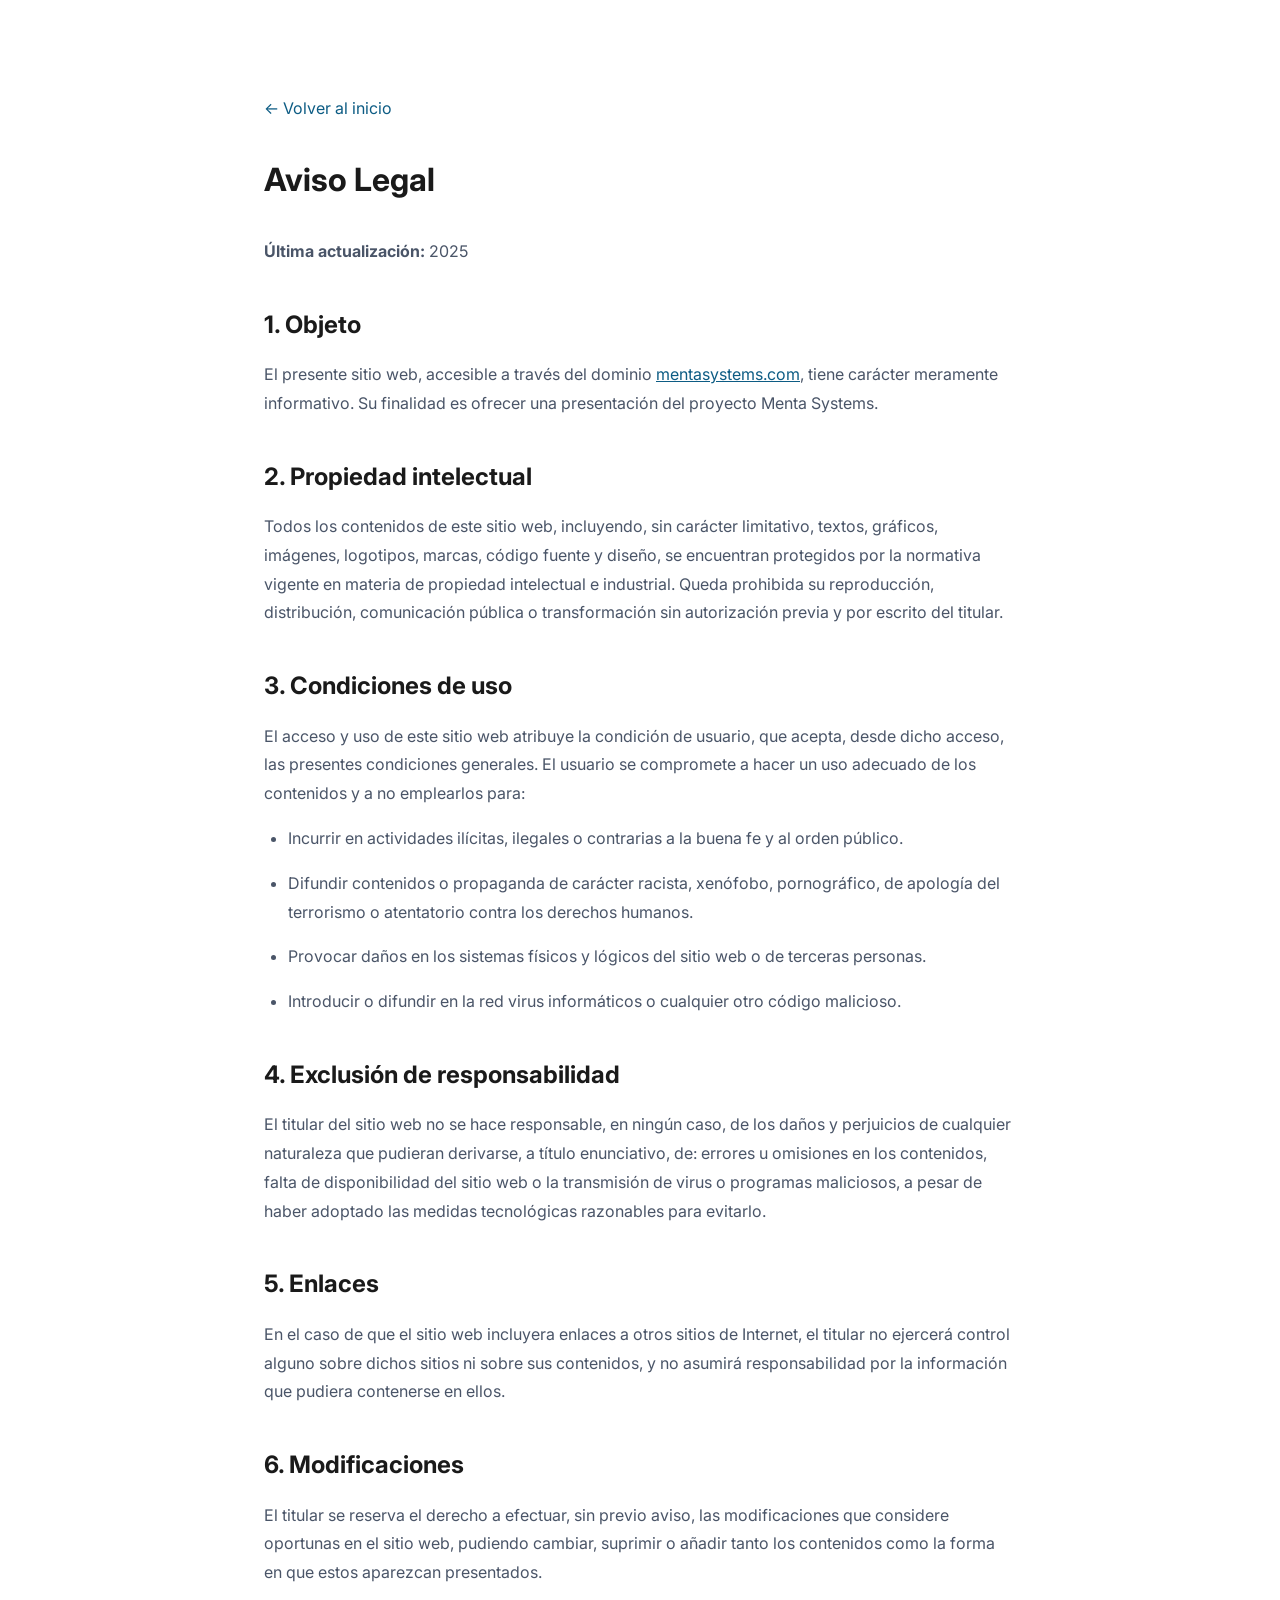
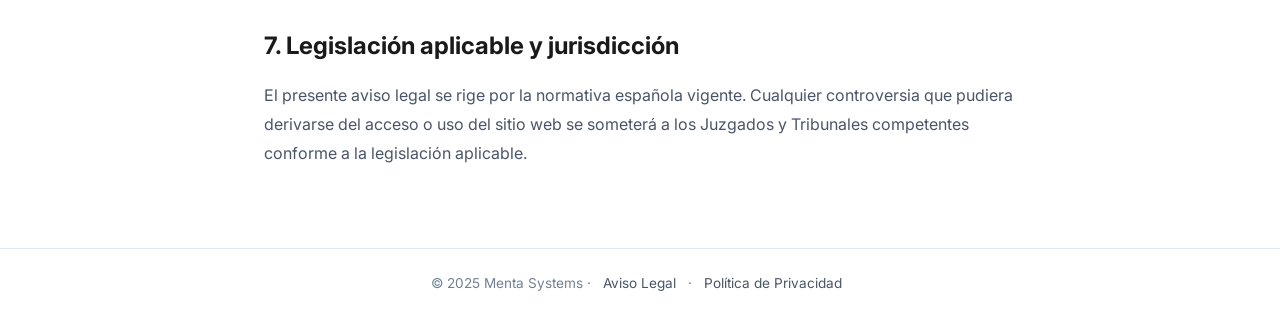
==== commit 5839cd6b: "Update domain references from .es to .com" ====
--- a/aviso-legal.html
+++ b/aviso-legal.html
@@ -71,7 +71,7 @@
         <p><strong>Última actualización:</strong> 2025</p>
 
         <h2>1. Objeto</h2>
-        <p>El presente sitio web, accesible a través del dominio <a href="https://mentasystems.es">mentasystems.es</a>, tiene carácter meramente informativo. Su finalidad es ofrecer una presentación del proyecto Menta Systems.</p>
+        <p>El presente sitio web, accesible a través del dominio <a href="https://mentasystems.com">mentasystems.com</a>, tiene carácter meramente informativo. Su finalidad es ofrecer una presentación del proyecto Menta Systems.</p>
 
         <h2>2. Propiedad intelectual</h2>
         <p>Todos los contenidos de este sitio web, incluyendo, sin carácter limitativo, textos, gráficos, imágenes, logotipos, marcas, código fuente y diseño, se encuentran protegidos por la normativa vigente en materia de propiedad intelectual e industrial. Queda prohibida su reproducción, distribución, comunicación pública o transformación sin autorización previa y por escrito del titular.</p>
